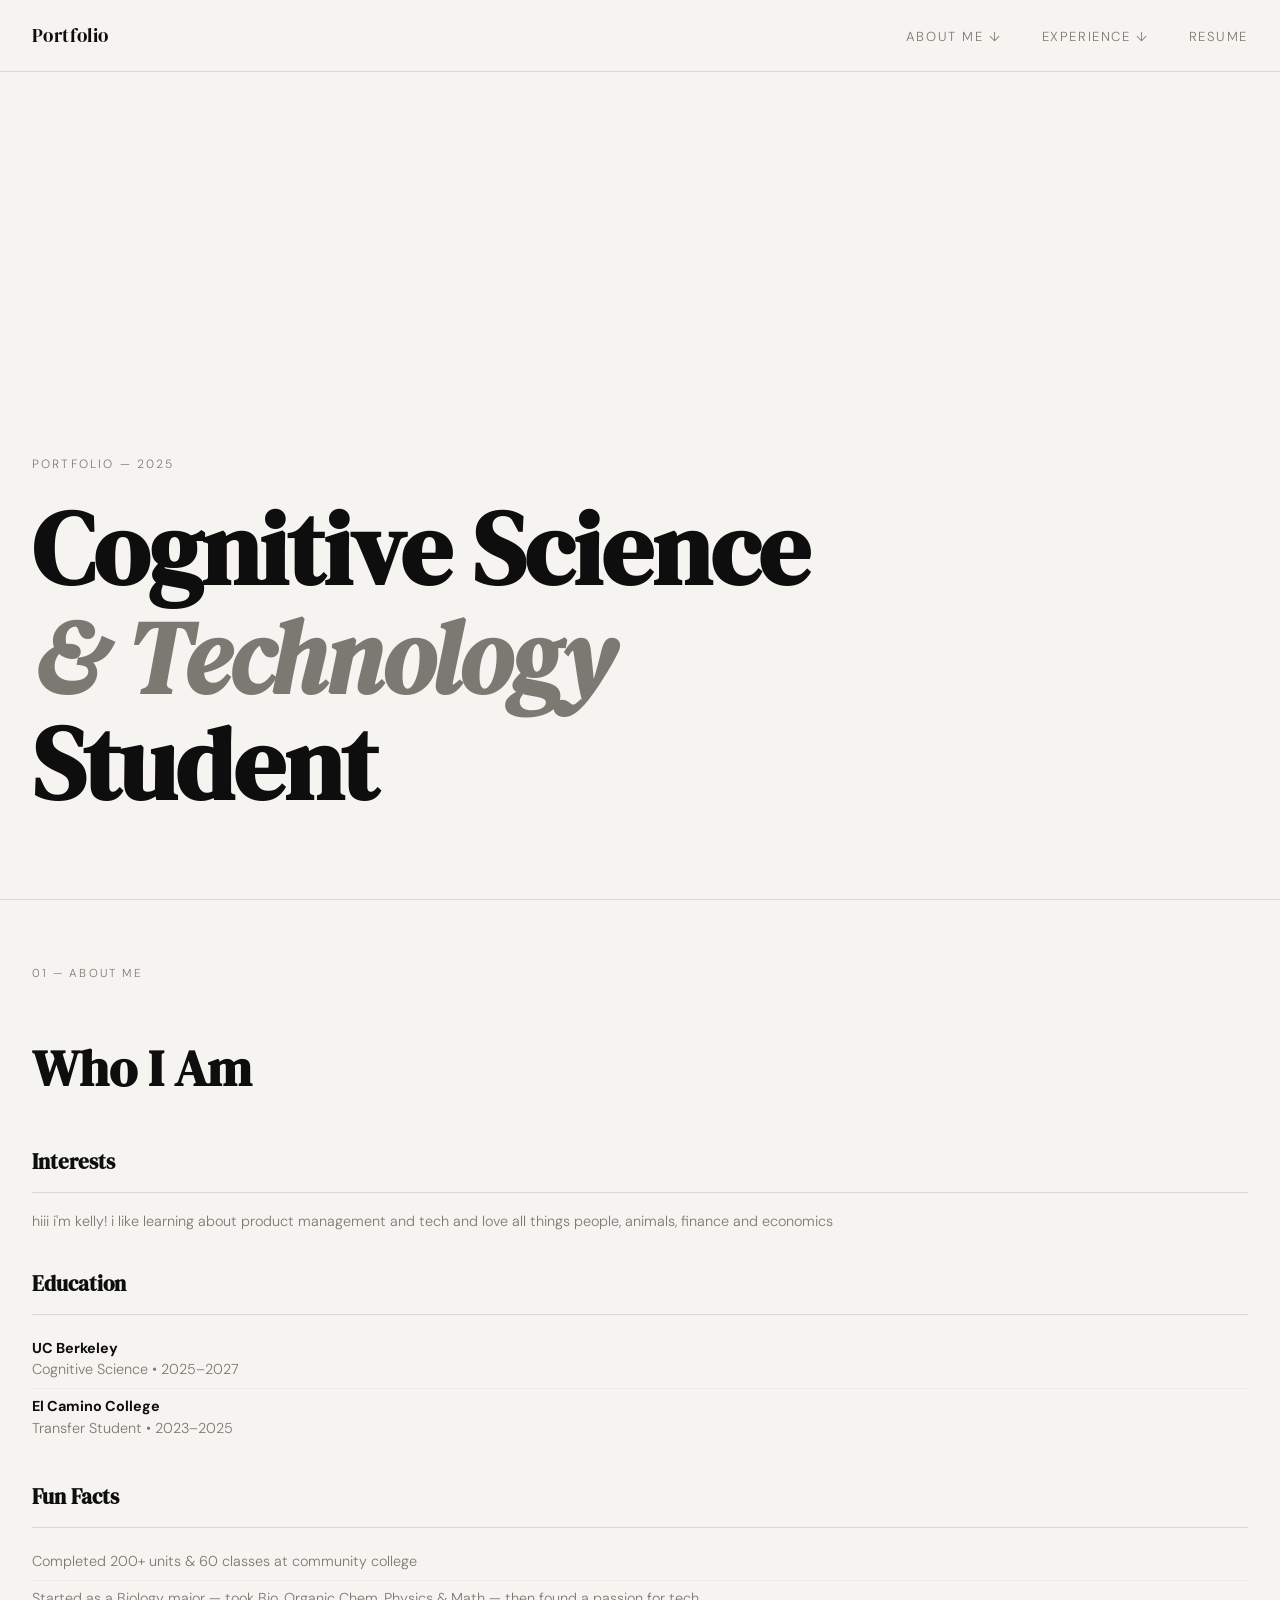
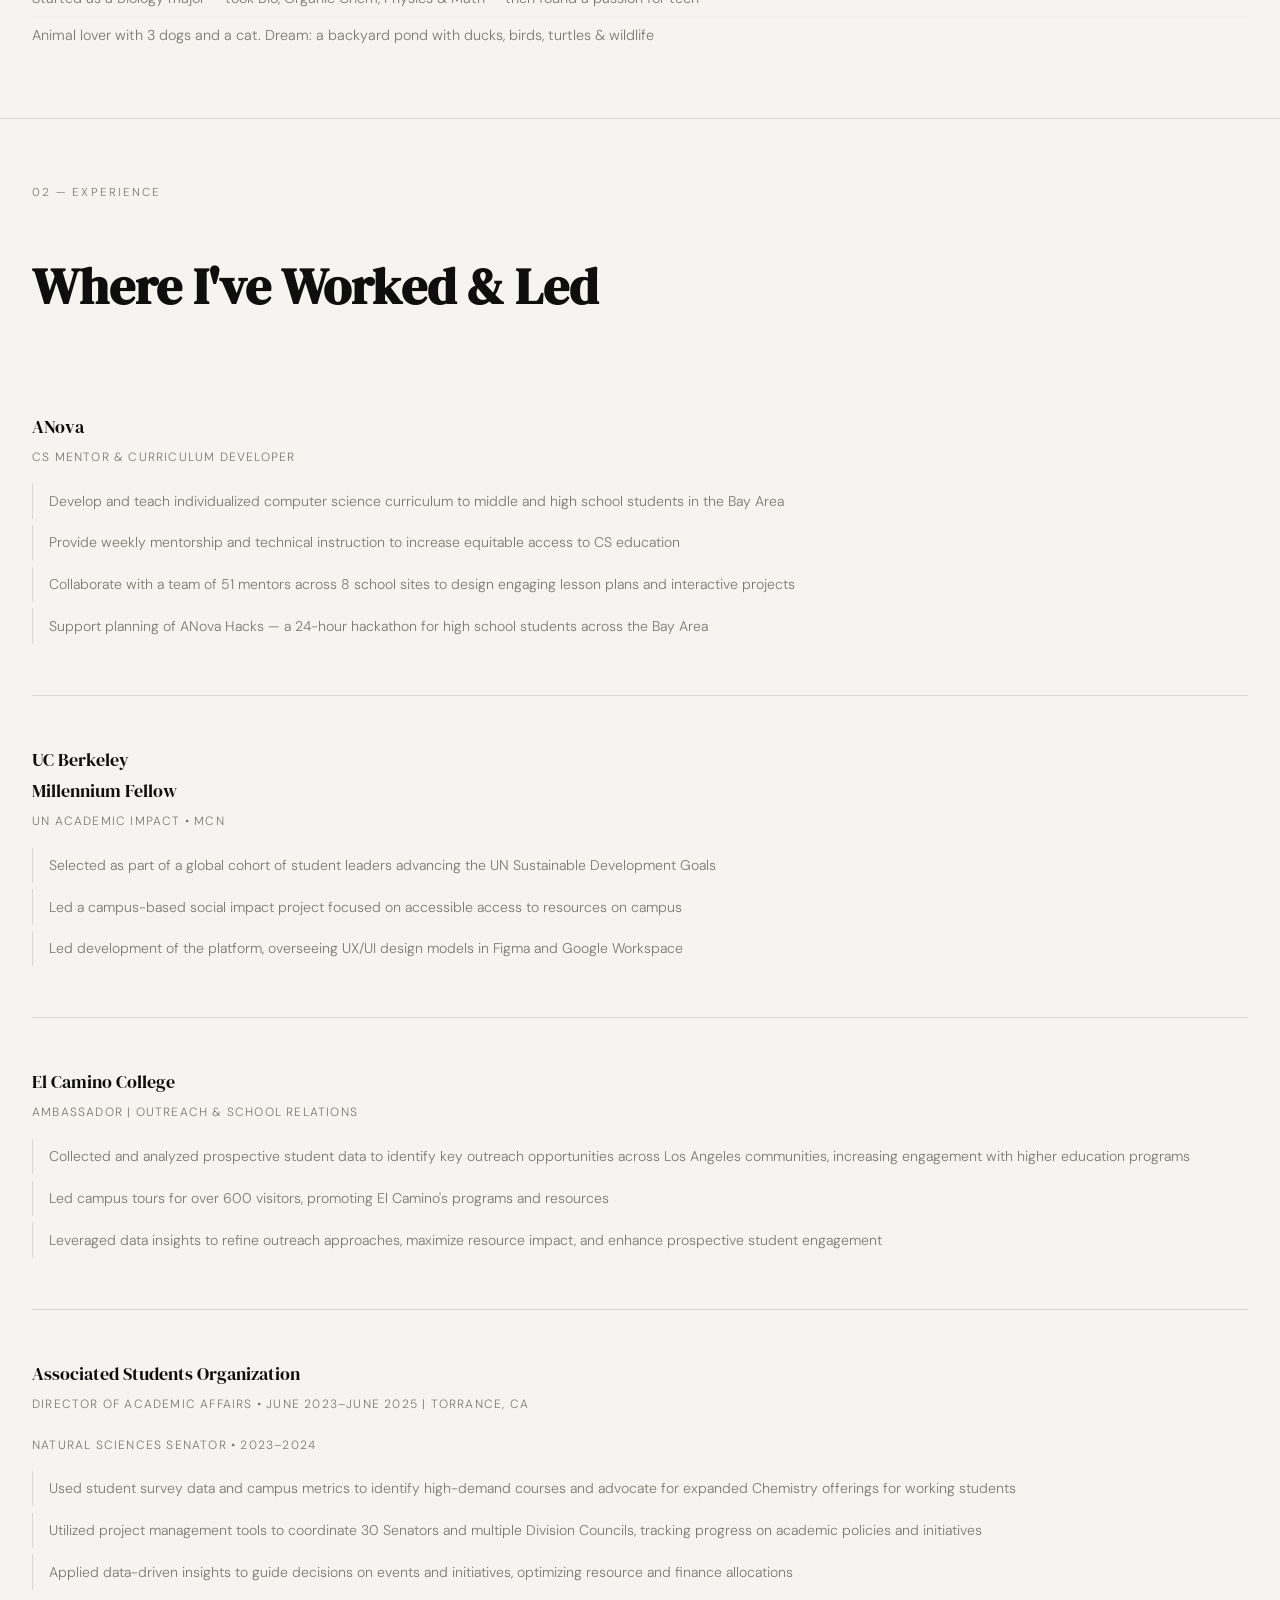
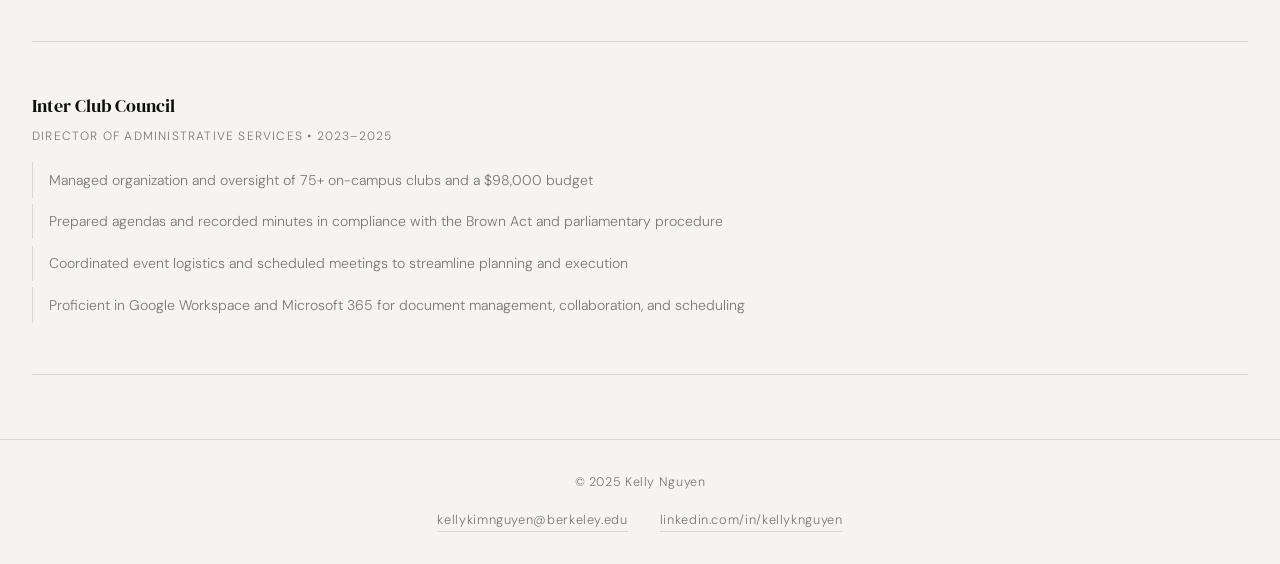
==== index (1).html @ 3de9c595 "Add files via upload" ====
<!DOCTYPE html>
<html lang="en">
<head>
  <meta charset="UTF-8" />
  <meta name="viewport" content="width=device-width, initial-scale=1.0"/>
  <title>Portfolio</title>
  <link href="https://fonts.googleapis.com/css2?family=DM+Serif+Display:ital@0;1&family=DM+Sans:wght@300;400;500&display=swap" rel="stylesheet"/>
  <style>
    *, *::before, *::after { box-sizing: border-box; margin: 0; padding: 0; }

    :root {
      --black: #0e0e0e;
      --white: #f5f4f0;
      --mid: #7a7a72;
      --accent: #1a1a1a;
      --border: #d8d7d2;
      --serif: 'DM Serif Display', serif;
      --sans: 'DM Sans', sans-serif;
    }

    html { scroll-behavior: smooth; }

    body {
      background: var(--white);
      color: var(--black);
      font-family: var(--sans);
      font-weight: 300;
      line-height: 1.7;
      overflow-x: hidden;
    }

    /* NAV */
    nav {
      position: fixed;
      top: 0; left: 0; right: 0;
      z-index: 100;
      display: flex;
      align-items: center;
      justify-content: space-between;
      padding: 1.4rem 4rem;
      background: var(--white);
      border-bottom: 1px solid var(--border);
    }

    .nav-logo {
      font-family: var(--serif);
      font-size: 1.2rem;
      letter-spacing: 0.02em;
      color: var(--black);
      text-decoration: none;
    }

    .nav-links {
      display: flex;
      gap: 2.5rem;
      list-style: none;
    }

    .nav-links a {
      font-size: 0.82rem;
      letter-spacing: 0.12em;
      text-transform: uppercase;
      color: var(--mid);
      text-decoration: none;
      transition: color 0.2s;
    }

    .nav-links a:hover { color: var(--black); }

    /* DROPDOWN */
    .dropdown { position: relative; }

    .dropdown-menu {
      display: none;
      position: absolute;
      top: 100%;
      left: 50%;
      transform: translateX(-50%);
      background: var(--white);
      border: 1px solid var(--border);
      min-width: 180px;
      padding: 0.6rem 0;
      list-style: none;
      /* Bridge gap so mouse can travel from trigger to menu */
      padding-top: 1rem;
      margin-top: 0;
    }

    /* Invisible bridge so hover doesn't break between nav link and menu */
    .dropdown-menu::before {
      content: '';
      position: absolute;
      top: -12px;
      left: 0;
      right: 0;
      height: 12px;
    }

    .dropdown:hover .dropdown-menu,
    .dropdown-menu:hover { display: block; }

    .dropdown-menu li a {
      display: block;
      padding: 0.5rem 1.4rem;
      font-size: 0.78rem;
      letter-spacing: 0.08em;
      text-transform: uppercase;
      color: var(--mid);
      text-decoration: none;
      transition: color 0.2s, background 0.2s;
    }

    .dropdown-menu li a:hover {
      color: var(--black);
      background: #eeede9;
    }

    /* HERO */
    .hero {
      min-height: 100vh;
      display: flex;
      flex-direction: column;
      justify-content: flex-end;
      padding: 0 4rem 6rem;
      border-bottom: 1px solid var(--border);
      position: relative;
    }

    .hero-eyebrow {
      font-size: 0.75rem;
      letter-spacing: 0.18em;
      text-transform: uppercase;
      color: var(--mid);
      margin-bottom: 1.4rem;
    }

    .hero h1 {
      font-family: var(--serif);
      font-size: clamp(3.5rem, 8vw, 7rem);
      line-height: 1.05;
      letter-spacing: -0.01em;
      max-width: 800px;
    }

    .hero h1 em {
      font-style: italic;
      color: var(--mid);
    }

    .hero-sub {
      margin-top: 2rem;
      font-size: 0.9rem;
      color: var(--mid);
      max-width: 400px;
      letter-spacing: 0.02em;
    }

    .hero-scroll {
      position: absolute;
      bottom: 2.5rem;
      right: 4rem;
      font-size: 0.72rem;
      letter-spacing: 0.15em;
      text-transform: uppercase;
      color: var(--mid);
      writing-mode: vertical-rl;
    }

    /* SECTIONS */
    section {
      padding: 6rem 4rem;
      border-bottom: 1px solid var(--border);
    }

    .section-label {
      font-size: 0.72rem;
      letter-spacing: 0.18em;
      text-transform: uppercase;
      color: var(--mid);
      margin-bottom: 3.5rem;
    }

    .section-title {
      font-family: var(--serif);
      font-size: clamp(2rem, 4vw, 3.2rem);
      line-height: 1.1;
      margin-bottom: 3rem;
    }

    /* ABOUT GRID */
    .about-grid {
      display: grid;
      grid-template-columns: 1fr 1fr 1fr;
      gap: 3rem;
      margin-top: 2rem;
    }

    .about-card h3 {
      font-family: var(--serif);
      font-size: 1.3rem;
      margin-bottom: 1rem;
      padding-bottom: 0.8rem;
      border-bottom: 1px solid var(--border);
    }

    .about-card ul {
      list-style: none;
      padding: 0;
    }

    .about-card ul li {
      font-size: 0.9rem;
      color: var(--mid);
      padding: 0.45rem 0;
      border-bottom: 1px solid #eeede9;
      line-height: 1.5;
    }

    .about-card ul li:last-child { border-bottom: none; }

    .about-card p {
      font-size: 0.9rem;
      color: var(--mid);
      line-height: 1.7;
    }

    /* EXPERIENCE */
    .exp-list { display: flex; flex-direction: column; gap: 0; }

    .exp-item {
      display: grid;
      grid-template-columns: 260px 1fr;
      gap: 3rem;
      padding: 2.8rem 0;
      border-bottom: 1px solid var(--border);
      opacity: 0;
      transform: translateY(20px);
      transition: opacity 0.6s ease, transform 0.6s ease;
    }

    .exp-item.visible {
      opacity: 1;
      transform: translateY(0);
    }

    .exp-left { padding-top: 0.2rem; }

    .exp-org {
      font-family: var(--serif);
      font-size: 1.15rem;
      margin-bottom: 0.3rem;
    }

    .exp-role {
      font-size: 0.75rem;
      letter-spacing: 0.1em;
      text-transform: uppercase;
      color: var(--mid);
    }

    .exp-right ul {
      list-style: none;
      padding: 0;
    }

    .exp-right ul li {
      font-size: 0.88rem;
      color: var(--mid);
      padding: 0.4rem 0 0.4rem 1rem;
      border-left: 1px solid var(--border);
      margin-bottom: 0.4rem;
      line-height: 1.6;
    }

    /* FOOTER */
    footer {
      padding: 3rem 4rem;
      display: flex;
      justify-content: space-between;
      align-items: center;
    }

    footer p {
      font-size: 0.78rem;
      color: var(--mid);
      letter-spacing: 0.05em;
    }

    /* FADE IN */
    .fade-in {
      opacity: 0;
      transform: translateY(24px);
      transition: opacity 0.7s ease, transform 0.7s ease;
    }

    .fade-in.visible {
      opacity: 1;
      transform: translateY(0);
    }

    /* RESUME */
    .resume-block {
      margin-bottom: 3rem;
    }

    .resume-heading {
      font-family: var(--serif);
      font-size: 1.4rem;
      margin-bottom: 1.5rem;
      padding-bottom: 0.6rem;
      border-bottom: 1px solid var(--border);
    }

    .resume-row {
      display: flex;
      justify-content: space-between;
      align-items: flex-start;
      gap: 2rem;
      padding: 1.2rem 0;
      border-bottom: 1px solid #eeede9;
    }

    .resume-row:last-child { border-bottom: none; }

    .resume-row-left { flex: 1; }

    .resume-org {
      font-size: 0.92rem;
      font-weight: 500;
      color: var(--black);
      margin-bottom: 0.2rem;
    }

    .resume-sub {
      font-size: 0.83rem;
      color: var(--mid);
      line-height: 1.6;
    }

    .resume-date {
      font-size: 0.75rem;
      letter-spacing: 0.08em;
      color: var(--mid);
      white-space: nowrap;
      padding-top: 0.15rem;
    }

    .resume-list {
      list-style: none;
      padding: 0;
      margin-top: 0.6rem;
    }

    .resume-list li {
      font-size: 0.83rem;
      color: var(--mid);
      padding: 0.3rem 0 0.3rem 1rem;
      border-left: 1px solid var(--border);
      margin-bottom: 0.3rem;
      line-height: 1.6;
    }

    @media (max-width: 900px) {
      .resume-row { flex-direction: column; gap: 0.3rem; }
      .resume-date { padding-top: 0; }
    }


      nav { padding: 1.2rem 2rem; }
      .hero { padding: 0 2rem 5rem; }
      section { padding: 4rem 2rem; }
      .about-grid { grid-template-columns: 1fr; gap: 2rem; }
      .exp-item { grid-template-columns: 1fr; gap: 1rem; }
      footer { flex-direction: column; gap: 1rem; text-align: center; padding: 2rem; }
    }
  </style>
</head>
<body>

  <!-- NAV -->
  <nav>
    <a class="nav-logo" href="#">Portfolio</a>
    <ul class="nav-links">
      <li class="dropdown">
        <a href="#about">About Me ↓</a>
        <ul class="dropdown-menu">
          <li><a href="#education">Education</a></li>
          <li><a href="#funfacts">Fun Facts</a></li>
          <li><a href="#interests">Interests</a></li>
        </ul>
      </li>
      <li class="dropdown">
        <a href="#experience">Experience ↓</a>
        <ul class="dropdown-menu">
          <li><a href="#anova">ANova</a></li>
          <li><a href="#fellow">Fellow MN</a></li>
          <li><a href="#aso">ASO Events</a></li>
          <li><a href="#icc">ICC Finance</a></li>
        </ul>
      </li>
      <li><a href="Nguyen_Kelly.pdf" target="_blank">Resume</a></li>
    </ul>
  </nav>

  <!-- HERO -->
  <section class="hero" id="home">
    <p class="hero-eyebrow">Portfolio &mdash; 2025</p>
    <h1>Cognitive Science<br><em>&amp; Technology</em><br>Student</h1>
    </section>

  <!-- ABOUT -->
  <section id="about">
    <p class="section-label">01 &mdash; About Me</p>
    <h2 class="section-title fade-in">Who I Am</h2>

    <div class="about-grid">

      <!-- Interests -->
      <div class="about-card fade-in" id="interests">
        <h3>Interests</h3>
        <p>hiii i'm kelly! i like learning about product management and tech and love all things people, animals, finance and economics</p>
      </div>

      <!-- Education -->
      <div class="about-card fade-in" id="education">
        <h3>Education</h3>
        <ul>
          <li><strong style="color:var(--black)">UC Berkeley</strong><br>Cognitive Science &bull; 2025–2027</li>
          <li><strong style="color:var(--black)">El Camino College</strong><br>Transfer Student &bull; 2023–2025</li>
        </ul>
      </div>

      <!-- Fun Facts -->
      <div class="about-card fade-in" id="funfacts">
        <h3>Fun Facts</h3>
        <ul>
          <li>Completed 200+ units &amp; 60 classes at community college</li>
          <li>Started as a Biology major — took Bio, Organic Chem, Physics &amp; Math — then found a passion for tech</li>
          <li>Animal lover with 3 dogs and a cat. Dream: a backyard pond with ducks, birds, turtles &amp; wildlife</li>
        </ul>
      </div>

    </div>
  </section>

  <!-- EXPERIENCE -->
  <section id="experience">
    <p class="section-label">02 &mdash; Experience</p>
    <h2 class="section-title fade-in">Where I've Worked &amp; Led</h2>

    <div class="exp-list">

      <!-- ANova -->
      <div class="exp-item" id="anova">
        <div class="exp-left">
          <p class="exp-org">ANova</p>
          <p class="exp-role">CS Mentor &amp; Curriculum Developer</p>
        </div>
        <div class="exp-right">
          <ul>
            <li>Develop and teach individualized computer science curriculum to middle and high school students in the Bay Area</li>
            <li>Provide weekly mentorship and technical instruction to increase equitable access to CS education</li>
            <li>Collaborate with a team of 51 mentors across 8 school sites to design engaging lesson plans and interactive projects</li>
            <li>Support planning of ANova Hacks — a 24-hour hackathon for high school students across the Bay Area</li>
          </ul>
        </div>
      </div>

      <!-- Millennium Fellow -->
      <div class="exp-item" id="fellow">
        <div class="exp-left">
          <p class="exp-org">UC Berkeley<br>Millennium Fellow</p>
          <p class="exp-role">UN Academic Impact &bull; MCN</p>
        </div>
        <div class="exp-right">
          <ul>
            <li>Selected as part of a global cohort of student leaders advancing the UN Sustainable Development Goals</li>
            <li>Led a campus-based social impact project focused on accessible access to resources on campus</li>
            <li>Led development of the platform, overseeing UX/UI design models in Figma and Google Workspace</li>
          </ul>
        </div>
      </div>

      <!-- El Camino Ambassador -->
      <div class="exp-item" id="aso">
        <div class="exp-left">
          <p class="exp-org">El Camino College</p>
          <p class="exp-role">Ambassador | Outreach &amp; School Relations</p>
        </div>
        <div class="exp-right">
          <ul>
            <li>Collected and analyzed prospective student data to identify key outreach opportunities across Los Angeles communities, increasing engagement with higher education programs</li>
            <li>Led campus tours for over 600 visitors, promoting El Camino's programs and resources</li>
            <li>Leveraged data insights to refine outreach approaches, maximize resource impact, and enhance prospective student engagement</li>
          </ul>
        </div>
      </div>

      <!-- ASO -->
      <div class="exp-item">
        <div class="exp-left">
          <p class="exp-org">Associated Students Organization</p>
          <p class="exp-role">Director of Academic Affairs &bull; June 2023–June 2025 | Torrance, CA<br><br>Natural Sciences Senator &bull; 2023–2024</p>
        </div>
        <div class="exp-right">
          <ul>
            <li>Used student survey data and campus metrics to identify high-demand courses and advocate for expanded Chemistry offerings for working students</li>
            <li>Utilized project management tools to coordinate 30 Senators and multiple Division Councils, tracking progress on academic policies and initiatives</li>
            <li>Applied data-driven insights to guide decisions on events and initiatives, optimizing resource and finance allocations</li>
          </ul>
        </div>
      </div>

      <!-- ICC Finance -->
      <div class="exp-item" id="icc">
        <div class="exp-left">
          <p class="exp-org">Inter Club Council</p>
          <p class="exp-role">Director of Administrative Services &bull; 2023–2025</p>
        </div>
        <div class="exp-right">
          <ul>
            <li>Managed organization and oversight of 75+ on-campus clubs and a $98,000 budget</li>
            <li>Prepared agendas and recorded minutes in compliance with the Brown Act and parliamentary procedure</li>
            <li>Coordinated event logistics and scheduled meetings to streamline planning and execution</li>
            <li>Proficient in Google Workspace and Microsoft 365 for document management, collaboration, and scheduling</li>
          </ul>
        </div>
      </div>

    </div>
  </section>

  <!-- FOOTER -->
  <footer>
    <p>&copy; 2025 Kelly Nguyen</p>
    <div style="display:flex; gap:2rem; align-items:center;">
      <a href="mailto:kellykimnguyen@berkeley.edu" style="font-size:0.8rem; color:var(--mid); text-decoration:none; letter-spacing:0.05em; border-bottom: 1px solid var(--border);">kellykimnguyen@berkeley.edu</a>
      <a href="https://www.linkedin.com/in/kellyknguyen" target="_blank" style="font-size:0.8rem; color:var(--mid); text-decoration:none; letter-spacing:0.05em; border-bottom: 1px solid var(--border);">linkedin.com/in/kellyknguyen</a>
    </div>
  </footer>

  <script>
    // Intersection observer for fade-ins
    const observer = new IntersectionObserver((entries) => {
      entries.forEach(e => {
        if (e.isIntersecting) {
          e.target.classList.add('visible');
        }
      });
    }, { threshold: 0.12 });

    document.querySelectorAll('.fade-in, .exp-item').forEach(el => observer.observe(el));
  </script>
</body>
</html>
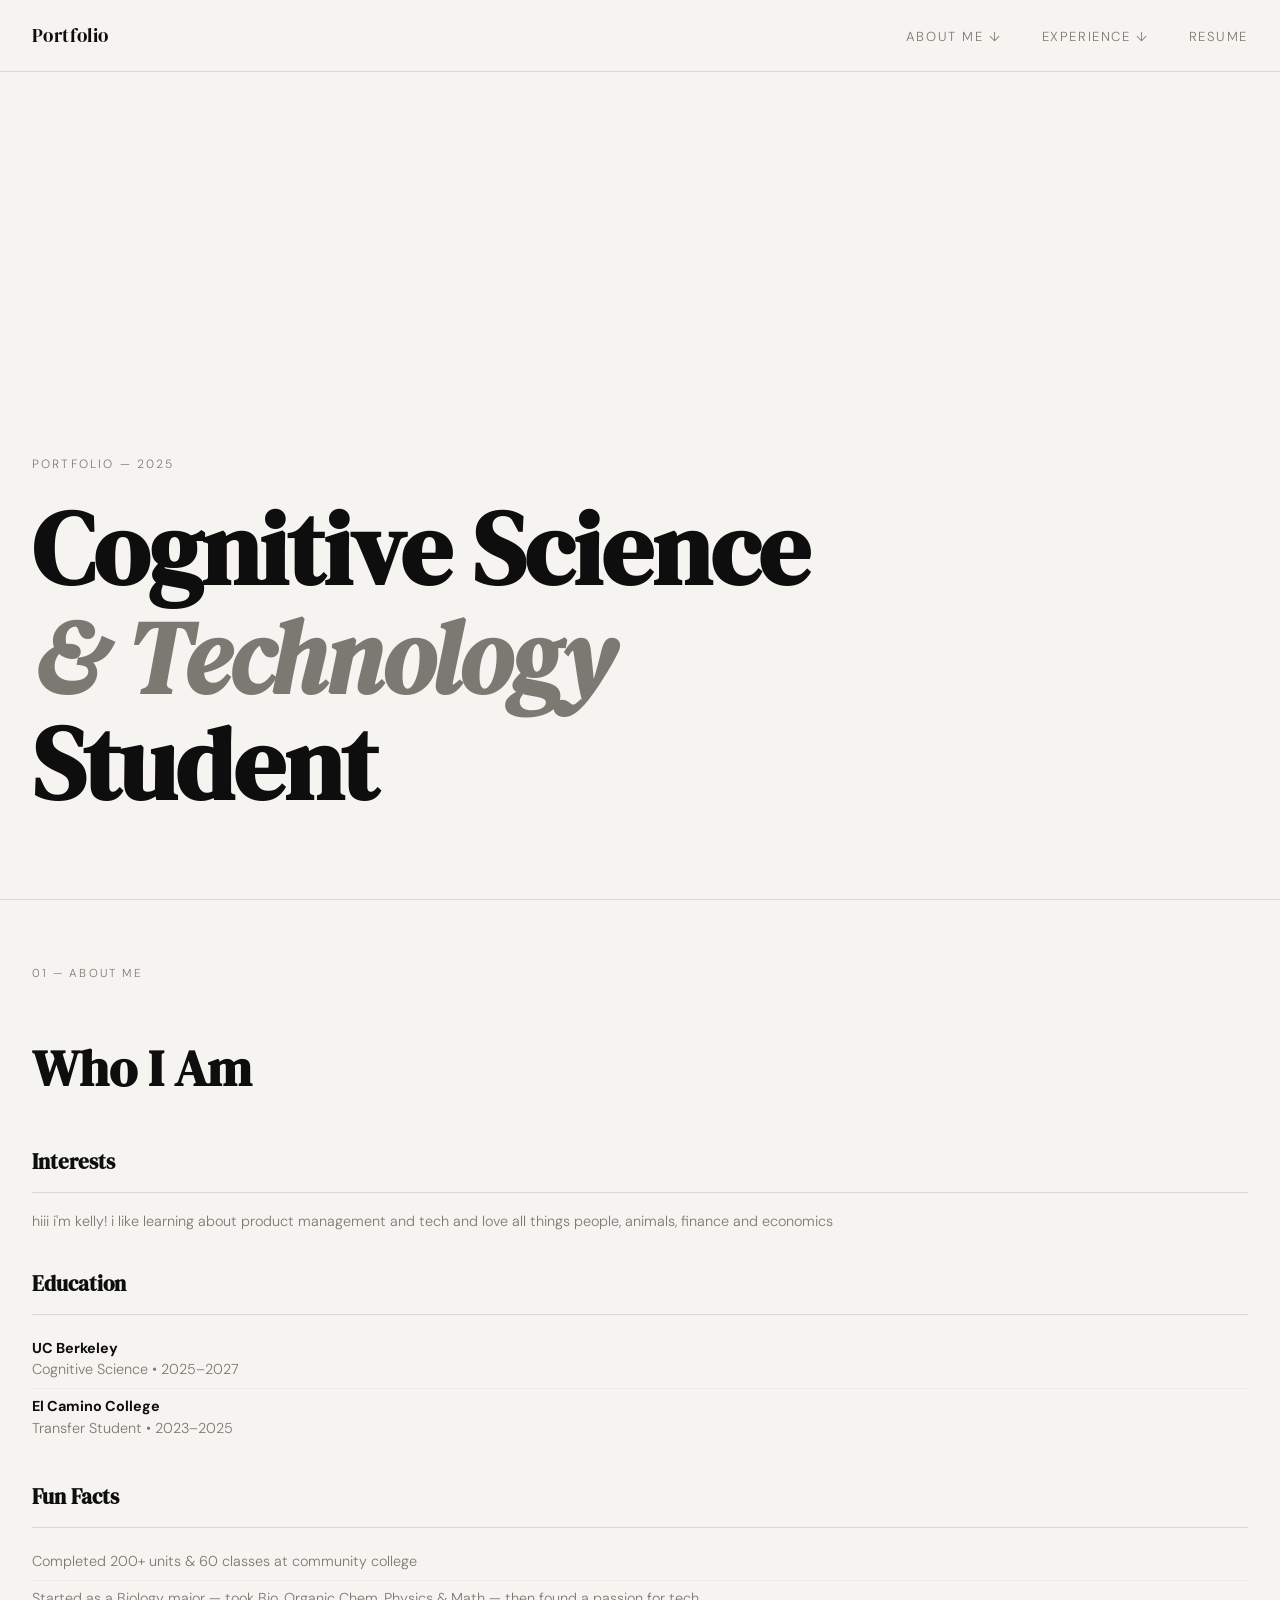
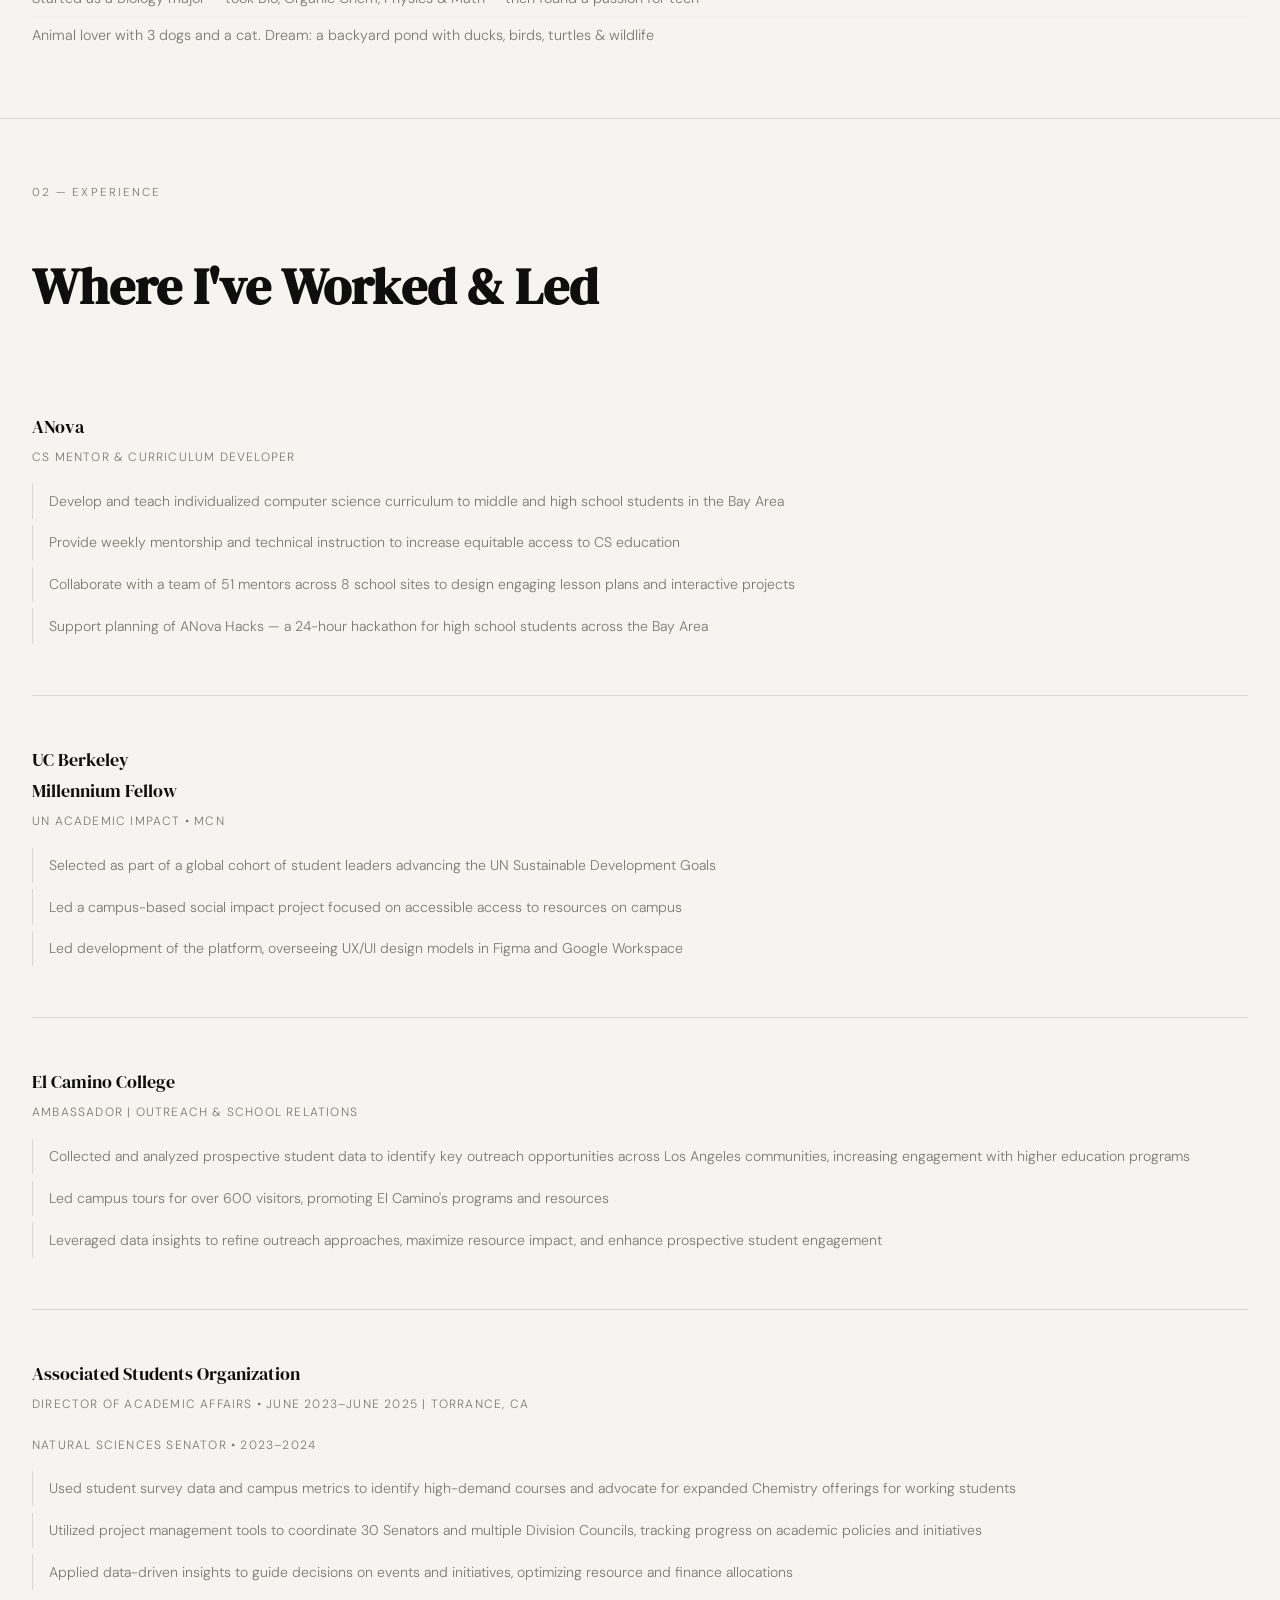
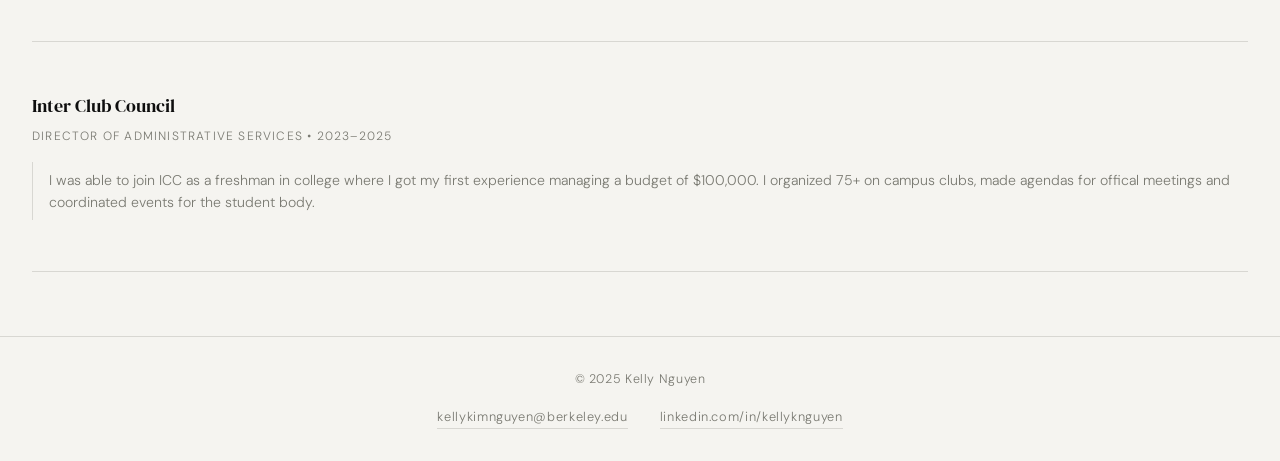
==== commit 40a34578: "Update index (1).html" ====
--- a/index (1).html
+++ b/index (1).html
@@ -519,10 +519,7 @@
         </div>
         <div class="exp-right">
           <ul>
-            <li>Managed organization and oversight of 75+ on-campus clubs and a $98,000 budget</li>
-            <li>Prepared agendas and recorded minutes in compliance with the Brown Act and parliamentary procedure</li>
-            <li>Coordinated event logistics and scheduled meetings to streamline planning and execution</li>
-            <li>Proficient in Google Workspace and Microsoft 365 for document management, collaboration, and scheduling</li>
+            <li> I was able to join ICC as a freshman in college where I got my first experience managing a budget of $100,000. I organized 75+ on campus clubs, made agendas for offical meetings and coordinated events for the student body.</li>
           </ul>
         </div>
       </div>
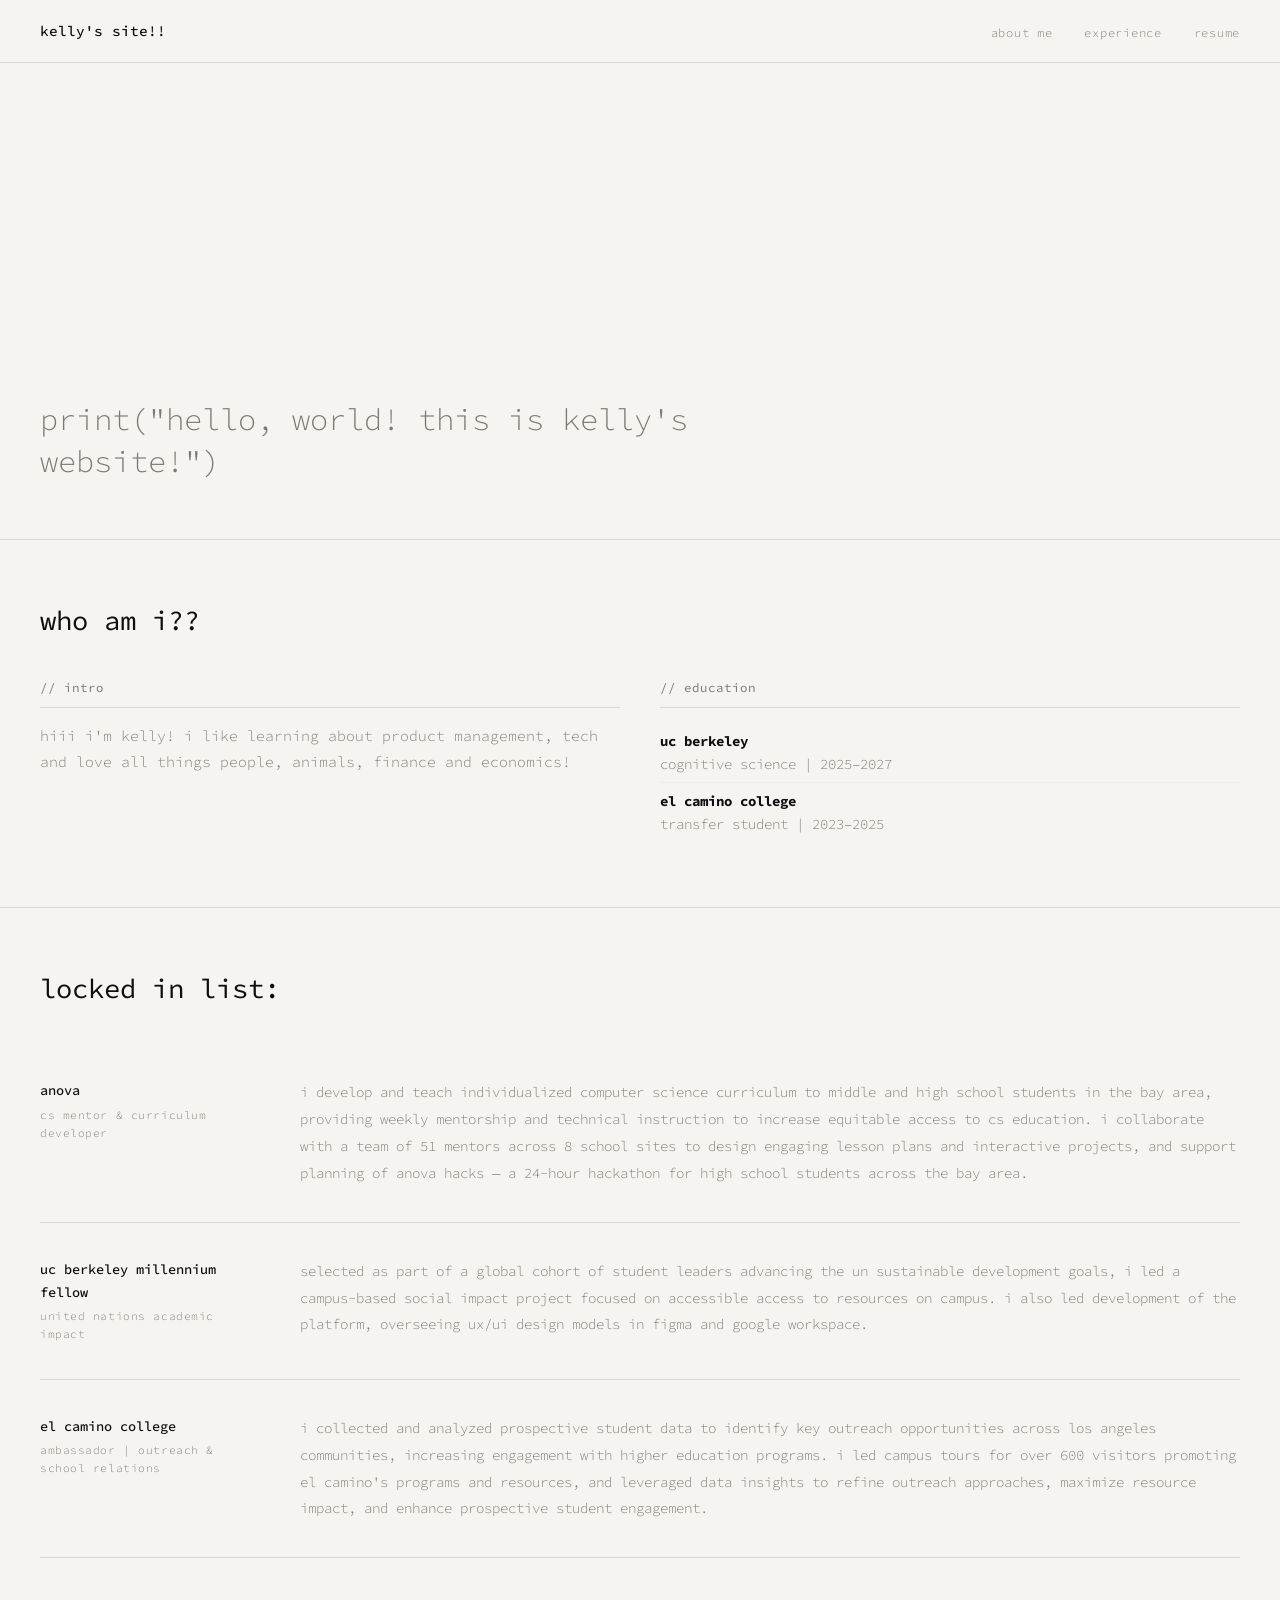
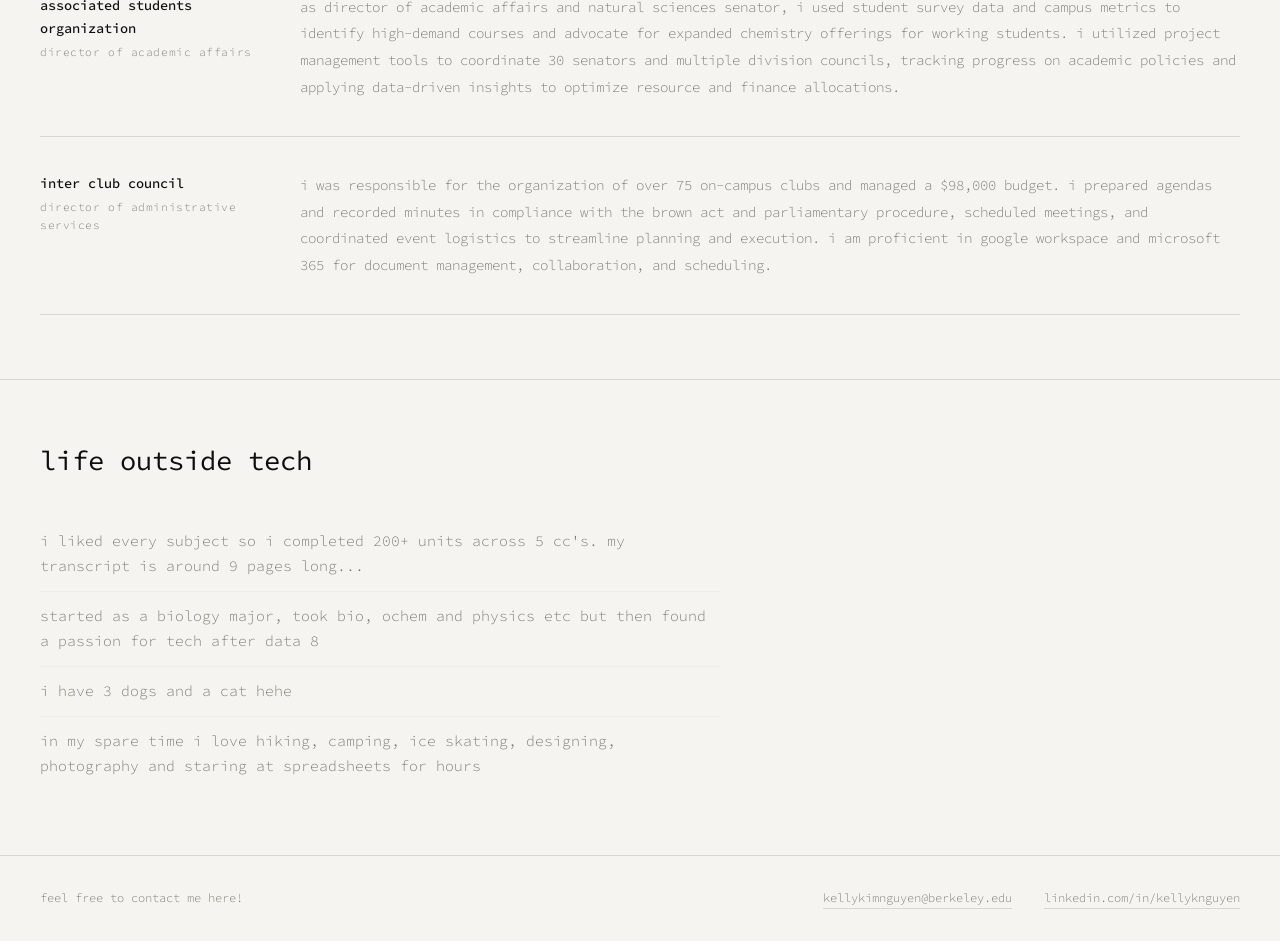
==== commit 342039df: "Add files via upload" ====
--- a/index (1).html
+++ b/index (1).html
@@ -3,27 +3,22 @@
 <head>
   <meta charset="UTF-8" />
   <meta name="viewport" content="width=device-width, initial-scale=1.0"/>
-  <title>Portfolio</title>
-  <link href="https://fonts.googleapis.com/css2?family=DM+Serif+Display:ital@0;1&family=DM+Sans:wght@300;400;500&display=swap" rel="stylesheet"/>
+  <title>kelly's site!!</title>
+  <link href="https://fonts.googleapis.com/css2?family=Source+Code+Pro:wght@300;400;500&display=swap" rel="stylesheet"/>
   <style>
     *, *::before, *::after { box-sizing: border-box; margin: 0; padding: 0; }
-
     :root {
       --black: #0e0e0e;
       --white: #f5f4f0;
       --mid: #7a7a72;
-      --accent: #1a1a1a;
       --border: #d8d7d2;
-      --serif: 'DM Serif Display', serif;
-      --sans: 'DM Sans', sans-serif;
-    }
-
+      --mono: 'Source Code Pro', monospace;
+    }
     html { scroll-behavior: smooth; }
-
     body {
       background: var(--white);
       color: var(--black);
-      font-family: var(--sans);
+      font-family: var(--mono);
       font-weight: 300;
       line-height: 1.7;
       overflow-x: hidden;
@@ -37,39 +32,33 @@
       display: flex;
       align-items: center;
       justify-content: space-between;
-      padding: 1.4rem 4rem;
+      padding: 1.1rem 2.5rem;
       background: var(--white);
       border-bottom: 1px solid var(--border);
     }
-
     .nav-logo {
-      font-family: var(--serif);
-      font-size: 1.2rem;
-      letter-spacing: 0.02em;
+      font-weight: 500;
+      font-size: 0.9rem;
       color: var(--black);
       text-decoration: none;
     }
-
     .nav-links {
       display: flex;
-      gap: 2.5rem;
+      gap: 2rem;
       list-style: none;
-    }
-
-    .nav-links a {
-      font-size: 0.82rem;
-      letter-spacing: 0.12em;
-      text-transform: uppercase;
+      align-items: center;
+    }
+    .nav-links > li > a {
+      font-size: 0.75rem;
+      letter-spacing: 0.06em;
       color: var(--mid);
       text-decoration: none;
       transition: color 0.2s;
     }
-
-    .nav-links a:hover { color: var(--black); }
-
-    /* DROPDOWN */
+    .nav-links > li > a:hover { color: var(--black); }
+
+    /* DESKTOP DROPDOWN */
     .dropdown { position: relative; }
-
     .dropdown-menu {
       display: none;
       position: absolute;
@@ -78,475 +67,379 @@
       transform: translateX(-50%);
       background: var(--white);
       border: 1px solid var(--border);
-      min-width: 180px;
-      padding: 0.6rem 0;
+      min-width: 210px;
       list-style: none;
-      /* Bridge gap so mouse can travel from trigger to menu */
-      padding-top: 1rem;
-      margin-top: 0;
-    }
-
-    /* Invisible bridge so hover doesn't break between nav link and menu */
+      padding: 0.4rem 0;
+    }
     .dropdown-menu::before {
       content: '';
       position: absolute;
-      top: -12px;
-      left: 0;
-      right: 0;
+      top: -12px; left: 0; right: 0;
       height: 12px;
     }
-
     .dropdown:hover .dropdown-menu,
     .dropdown-menu:hover { display: block; }
-
     .dropdown-menu li a {
       display: block;
-      padding: 0.5rem 1.4rem;
-      font-size: 0.78rem;
-      letter-spacing: 0.08em;
-      text-transform: uppercase;
+      padding: 0.4rem 1.1rem;
+      font-size: 0.7rem;
+      letter-spacing: 0.05em;
       color: var(--mid);
       text-decoration: none;
       transition: color 0.2s, background 0.2s;
     }
-
-    .dropdown-menu li a:hover {
-      color: var(--black);
-      background: #eeede9;
-    }
-
-    /* HERO */
+    .dropdown-menu li a:hover { color: var(--black); background: #eeede9; }
+
+    /* HAMBURGER */
+    .hamburger {
+      display: none;
+      flex-direction: column;
+      gap: 5px;
+      cursor: pointer;
+      background: none;
+      border: none;
+      padding: 4px;
+      z-index: 101;
+    }
+    .hamburger span {
+      display: block;
+      width: 22px;
+      height: 1px;
+      background: var(--black);
+      transition: all 0.3s;
+    }
+
+    /* MOBILE MENU */
+    .mobile-menu {
+      display: none;
+      position: fixed;
+      top: 0; left: 0; right: 0; bottom: 0;
+      background: var(--white);
+      z-index: 99;
+      flex-direction: column;
+      justify-content: center;
+      align-items: center;
+      gap: 1.6rem;
+      padding: 2rem;
+    }
+    .mobile-menu.open { display: flex; }
+    .mobile-menu a {
+      color: var(--mid);
+      text-decoration: none;
+      font-size: 0.88rem;
+      letter-spacing: 0.08em;
+      transition: color 0.2s;
+      padding: 0.2rem 0;
+    }
+    .mobile-menu a:hover { color: var(--black); }
+    .mobile-divider {
+      width: 30px;
+      height: 1px;
+      background: var(--border);
+    }
+    .mobile-close {
+      position: absolute;
+      top: 1.2rem; right: 1.5rem;
+      background: none;
+      border: none;
+      font-size: 1.2rem;
+      cursor: pointer;
+      color: var(--mid);
+      font-family: var(--mono);
+      z-index: 102;
+    }
+
+    /* HERO — reduced height */
     .hero {
-      min-height: 100vh;
+      min-height: 60vh;
       display: flex;
       flex-direction: column;
       justify-content: flex-end;
-      padding: 0 4rem 6rem;
-      border-bottom: 1px solid var(--border);
-      position: relative;
-    }
-
-    .hero-eyebrow {
-      font-size: 0.75rem;
-      letter-spacing: 0.18em;
-      text-transform: uppercase;
-      color: var(--mid);
-      margin-bottom: 1.4rem;
-    }
-
+      padding: 5rem 2.5rem 3.5rem;
+      border-bottom: 1px solid var(--border);
+    }
     .hero h1 {
-      font-family: var(--serif);
-      font-size: clamp(3.5rem, 8vw, 7rem);
-      line-height: 1.05;
-      letter-spacing: -0.01em;
-      max-width: 800px;
-    }
-
-    .hero h1 em {
-      font-style: italic;
-      color: var(--mid);
-    }
-
-    .hero-sub {
-      margin-top: 2rem;
-      font-size: 0.9rem;
-      color: var(--mid);
-      max-width: 400px;
-      letter-spacing: 0.02em;
-    }
-
-    .hero-scroll {
-      position: absolute;
-      bottom: 2.5rem;
-      right: 4rem;
-      font-size: 0.72rem;
-      letter-spacing: 0.15em;
-      text-transform: uppercase;
-      color: var(--mid);
-      writing-mode: vertical-rl;
+      font-weight: 300;
+      font-size: clamp(1rem, 2.5vw, 1.9rem);
+      line-height: 1.4;
+      color: var(--mid);
+      max-width: 680px;
     }
 
     /* SECTIONS */
     section {
-      padding: 6rem 4rem;
-      border-bottom: 1px solid var(--border);
-    }
-
-    .section-label {
-      font-size: 0.72rem;
-      letter-spacing: 0.18em;
-      text-transform: uppercase;
-      color: var(--mid);
-      margin-bottom: 3.5rem;
-    }
-
+      padding: 4rem 2.5rem;
+      border-bottom: 1px solid var(--border);
+    }
     .section-title {
-      font-family: var(--serif);
-      font-size: clamp(2rem, 4vw, 3.2rem);
-      line-height: 1.1;
-      margin-bottom: 3rem;
+      font-weight: 400;
+      font-size: clamp(1.2rem, 2.5vw, 1.7rem);
+      line-height: 1.2;
+      margin-bottom: 2.5rem;
+      color: var(--black);
     }
 
     /* ABOUT GRID */
     .about-grid {
       display: grid;
-      grid-template-columns: 1fr 1fr 1fr;
-      gap: 3rem;
-      margin-top: 2rem;
-    }
-
+      grid-template-columns: 1fr 1fr;
+      gap: 2.5rem;
+    }
     .about-card h3 {
-      font-family: var(--serif);
-      font-size: 1.3rem;
-      margin-bottom: 1rem;
-      padding-bottom: 0.8rem;
-      border-bottom: 1px solid var(--border);
-    }
-
-    .about-card ul {
-      list-style: none;
-      padding: 0;
-    }
-
+      font-weight: 400;
+      font-size: 0.78rem;
+      letter-spacing: 0.08em;
+      margin-bottom: 0.9rem;
+      padding-bottom: 0.6rem;
+      border-bottom: 1px solid var(--border);
+      color: var(--mid);
+    }
+    .about-card ul { list-style: none; padding: 0; }
     .about-card ul li {
-      font-size: 0.9rem;
+      font-size: 0.88rem;
       color: var(--mid);
       padding: 0.45rem 0;
       border-bottom: 1px solid #eeede9;
-      line-height: 1.5;
-    }
-
+      line-height: 1.6;
+    }
     .about-card ul li:last-child { border-bottom: none; }
-
     .about-card p {
-      font-size: 0.9rem;
-      color: var(--mid);
-      line-height: 1.7;
+      font-size: 0.92rem;
+      color: var(--mid);
+      line-height: 1.8;
     }
 
     /* EXPERIENCE */
-    .exp-list { display: flex; flex-direction: column; gap: 0; }
-
+    .exp-list { display: flex; flex-direction: column; }
     .exp-item {
       display: grid;
-      grid-template-columns: 260px 1fr;
-      gap: 3rem;
-      padding: 2.8rem 0;
+      grid-template-columns: 220px 1fr;
+      gap: 2.5rem;
+      padding: 2.2rem 0;
       border-bottom: 1px solid var(--border);
       opacity: 0;
-      transform: translateY(20px);
+      transform: translateY(16px);
       transition: opacity 0.6s ease, transform 0.6s ease;
     }
-
-    .exp-item.visible {
-      opacity: 1;
-      transform: translateY(0);
-    }
-
-    .exp-left { padding-top: 0.2rem; }
-
+    .exp-item.visible { opacity: 1; transform: translateY(0); }
     .exp-org {
-      font-family: var(--serif);
-      font-size: 1.15rem;
-      margin-bottom: 0.3rem;
-    }
-
+      font-weight: 500;
+      font-size: 0.85rem;
+      margin-bottom: 0.25rem;
+      color: var(--black);
+    }
     .exp-role {
-      font-size: 0.75rem;
-      letter-spacing: 0.1em;
-      text-transform: uppercase;
-      color: var(--mid);
-    }
-
-    .exp-right ul {
-      list-style: none;
-      padding: 0;
-    }
-
-    .exp-right ul li {
+      font-size: 0.7rem;
+      letter-spacing: 0.05em;
+      color: var(--mid);
+      line-height: 1.6;
+    }
+    .exp-right p {
       font-size: 0.88rem;
       color: var(--mid);
-      padding: 0.4rem 0 0.4rem 1rem;
-      border-left: 1px solid var(--border);
-      margin-bottom: 0.4rem;
-      line-height: 1.6;
-    }
+      line-height: 1.9;
+    }
+
+    /* FUN FACTS */
+    .funfacts-list { list-style: none; padding: 0; max-width: 680px; }
+    .funfacts-list li {
+      font-size: 0.92rem;
+      color: var(--mid);
+      padding: 0.75rem 0;
+      border-bottom: 1px solid #eeede9;
+      line-height: 1.7;
+    }
+    .funfacts-list li:last-child { border-bottom: none; }
 
     /* FOOTER */
     footer {
-      padding: 3rem 4rem;
+      padding: 2rem 2.5rem;
       display: flex;
       justify-content: space-between;
       align-items: center;
-    }
-
-    footer p {
-      font-size: 0.78rem;
-      color: var(--mid);
-      letter-spacing: 0.05em;
-    }
+      flex-wrap: wrap;
+      gap: 1rem;
+    }
+    footer p { font-size: 0.75rem; color: var(--mid); }
+    footer a {
+      font-size: 0.75rem;
+      color: var(--mid);
+      text-decoration: none;
+      border-bottom: 1px solid var(--border);
+      transition: color 0.2s;
+    }
+    footer a:hover { color: var(--black); }
 
     /* FADE IN */
     .fade-in {
       opacity: 0;
-      transform: translateY(24px);
-      transition: opacity 0.7s ease, transform 0.7s ease;
-    }
-
-    .fade-in.visible {
-      opacity: 1;
-      transform: translateY(0);
-    }
-
-    /* RESUME */
-    .resume-block {
-      margin-bottom: 3rem;
-    }
-
-    .resume-heading {
-      font-family: var(--serif);
-      font-size: 1.4rem;
-      margin-bottom: 1.5rem;
-      padding-bottom: 0.6rem;
-      border-bottom: 1px solid var(--border);
-    }
-
-    .resume-row {
-      display: flex;
-      justify-content: space-between;
-      align-items: flex-start;
-      gap: 2rem;
-      padding: 1.2rem 0;
-      border-bottom: 1px solid #eeede9;
-    }
-
-    .resume-row:last-child { border-bottom: none; }
-
-    .resume-row-left { flex: 1; }
-
-    .resume-org {
-      font-size: 0.92rem;
-      font-weight: 500;
-      color: var(--black);
-      margin-bottom: 0.2rem;
-    }
-
-    .resume-sub {
-      font-size: 0.83rem;
-      color: var(--mid);
-      line-height: 1.6;
-    }
-
-    .resume-date {
-      font-size: 0.75rem;
-      letter-spacing: 0.08em;
-      color: var(--mid);
-      white-space: nowrap;
-      padding-top: 0.15rem;
-    }
-
-    .resume-list {
-      list-style: none;
-      padding: 0;
-      margin-top: 0.6rem;
-    }
-
-    .resume-list li {
-      font-size: 0.83rem;
-      color: var(--mid);
-      padding: 0.3rem 0 0.3rem 1rem;
-      border-left: 1px solid var(--border);
-      margin-bottom: 0.3rem;
-      line-height: 1.6;
-    }
-
-    @media (max-width: 900px) {
-      .resume-row { flex-direction: column; gap: 0.3rem; }
-      .resume-date { padding-top: 0; }
-    }
-
-
-      nav { padding: 1.2rem 2rem; }
-      .hero { padding: 0 2rem 5rem; }
-      section { padding: 4rem 2rem; }
-      .about-grid { grid-template-columns: 1fr; gap: 2rem; }
-      .exp-item { grid-template-columns: 1fr; gap: 1rem; }
-      footer { flex-direction: column; gap: 1rem; text-align: center; padding: 2rem; }
+      transform: translateY(16px);
+      transition: opacity 0.6s ease, transform 0.6s ease;
+    }
+    .fade-in.visible { opacity: 1; transform: translateY(0); }
+
+    /* MOBILE */
+    @media (max-width: 768px) {
+      nav { padding: 1rem 1.4rem; }
+      .nav-links { display: none; }
+      .hamburger { display: flex; }
+      .hero { min-height: 50vh; padding: 4.5rem 1.4rem 3rem; }
+      .hero h1 { font-size: clamp(0.88rem, 4vw, 1.2rem); }
+      section { padding: 3rem 1.4rem; }
+      .about-grid { grid-template-columns: 1fr; gap: 1.8rem; }
+      .exp-item { grid-template-columns: 1fr; gap: 0.6rem; padding: 1.8rem 0; }
+      footer { padding: 1.8rem 1.4rem; flex-direction: column; align-items: flex-start; }
     }
   </style>
 </head>
 <body>
 
-  <!-- NAV -->
   <nav>
-    <a class="nav-logo" href="#">Portfolio</a>
+    <a class="nav-logo" href="#">kelly's site!!</a>
     <ul class="nav-links">
       <li class="dropdown">
-        <a href="#about">About Me ↓</a>
+        <a href="#about">about me</a>
         <ul class="dropdown-menu">
-          <li><a href="#education">Education</a></li>
-          <li><a href="#funfacts">Fun Facts</a></li>
-          <li><a href="#interests">Interests</a></li>
+          <li><a href="#education">education</a></li>
+          <li><a href="#funfacts">life outside tech</a></li>
         </ul>
       </li>
       <li class="dropdown">
-        <a href="#experience">Experience ↓</a>
+        <a href="#experience">experience</a>
         <ul class="dropdown-menu">
-          <li><a href="#anova">ANova</a></li>
-          <li><a href="#fellow">Fellow MN</a></li>
-          <li><a href="#aso">ASO Events</a></li>
-          <li><a href="#icc">ICC Finance</a></li>
+          <li><a href="#anova">anova</a></li>
+          <li><a href="#fellow">united nations</a></li>
+          <li><a href="#aso">outreach &amp; school relations</a></li>
+          <li><a href="#asodir">associated students organization</a></li>
+          <li><a href="#icc">inter club council</a></li>
         </ul>
       </li>
-      <li><a href="Nguyen_Kelly.pdf" target="_blank">Resume</a></li>
+      <li><a href="Nguyen_Kelly.pdf" target="_blank">resume</a></li>
     </ul>
+    <button class="hamburger" id="hamburger" aria-label="open menu">
+      <span></span><span></span><span></span>
+    </button>
   </nav>
 
-  <!-- HERO -->
+  <!-- MOBILE MENU — flat list, no dropdowns -->
+  <div class="mobile-menu" id="mobileMenu">
+    <button class="mobile-close" id="mobileClose">x</button>
+    <a href="#about" id="m-about">about me</a>
+    <a href="#experience" id="m-exp">experience</a>
+    <a href="Nguyen_Kelly.pdf" target="_blank">resume</a>
+  </div>
+
   <section class="hero" id="home">
-    <p class="hero-eyebrow">Portfolio &mdash; 2025</p>
-    <h1>Cognitive Science<br><em>&amp; Technology</em><br>Student</h1>
-    </section>
-
-  <!-- ABOUT -->
+    <h1>print("hello, world! this is kelly's website!")</h1>
+  </section>
+
   <section id="about">
-    <p class="section-label">01 &mdash; About Me</p>
-    <h2 class="section-title fade-in">Who I Am</h2>
-
+    <h2 class="section-title fade-in">who am i??</h2>
     <div class="about-grid">
-
-      <!-- Interests -->
       <div class="about-card fade-in" id="interests">
-        <h3>Interests</h3>
-        <p>hiii i'm kelly! i like learning about product management and tech and love all things people, animals, finance and economics</p>
-      </div>
-
-      <!-- Education -->
+        <h3>// intro</h3>
+        <p>hiii i'm kelly! i like learning about product management, tech and love all things people, animals, finance and economics!</p>
+      </div>
       <div class="about-card fade-in" id="education">
-        <h3>Education</h3>
+        <h3>// education</h3>
         <ul>
-          <li><strong style="color:var(--black)">UC Berkeley</strong><br>Cognitive Science &bull; 2025–2027</li>
-          <li><strong style="color:var(--black)">El Camino College</strong><br>Transfer Student &bull; 2023–2025</li>
+          <li><strong style="color:var(--black)">uc berkeley</strong><br>cognitive science | 2025–2027</li>
+          <li><strong style="color:var(--black)">el camino college</strong><br>transfer student | 2023–2025</li>
         </ul>
       </div>
-
-      <!-- Fun Facts -->
-      <div class="about-card fade-in" id="funfacts">
-        <h3>Fun Facts</h3>
-        <ul>
-          <li>Completed 200+ units &amp; 60 classes at community college</li>
-          <li>Started as a Biology major — took Bio, Organic Chem, Physics &amp; Math — then found a passion for tech</li>
-          <li>Animal lover with 3 dogs and a cat. Dream: a backyard pond with ducks, birds, turtles &amp; wildlife</li>
-        </ul>
-      </div>
-
     </div>
   </section>
 
-  <!-- EXPERIENCE -->
   <section id="experience">
-    <p class="section-label">02 &mdash; Experience</p>
-    <h2 class="section-title fade-in">Where I've Worked &amp; Led</h2>
-
+    <h2 class="section-title fade-in">locked in list:</h2>
     <div class="exp-list">
 
-      <!-- ANova -->
       <div class="exp-item" id="anova">
         <div class="exp-left">
-          <p class="exp-org">ANova</p>
-          <p class="exp-role">CS Mentor &amp; Curriculum Developer</p>
+          <p class="exp-org">anova</p>
+          <p class="exp-role">cs mentor &amp; curriculum developer</p>
         </div>
         <div class="exp-right">
-          <ul>
-            <li>Develop and teach individualized computer science curriculum to middle and high school students in the Bay Area</li>
-            <li>Provide weekly mentorship and technical instruction to increase equitable access to CS education</li>
-            <li>Collaborate with a team of 51 mentors across 8 school sites to design engaging lesson plans and interactive projects</li>
-            <li>Support planning of ANova Hacks — a 24-hour hackathon for high school students across the Bay Area</li>
-          </ul>
-        </div>
-      </div>
-
-      <!-- Millennium Fellow -->
+          <p>i develop and teach individualized computer science curriculum to middle and high school students in the bay area, providing weekly mentorship and technical instruction to increase equitable access to cs education. i collaborate with a team of 51 mentors across 8 school sites to design engaging lesson plans and interactive projects, and support planning of anova hacks — a 24-hour hackathon for high school students across the bay area.</p>
+        </div>
+      </div>
+
       <div class="exp-item" id="fellow">
         <div class="exp-left">
-          <p class="exp-org">UC Berkeley<br>Millennium Fellow</p>
-          <p class="exp-role">UN Academic Impact &bull; MCN</p>
+          <p class="exp-org">uc berkeley millennium fellow</p>
+          <p class="exp-role">united nations academic impact</p>
         </div>
         <div class="exp-right">
-          <ul>
-            <li>Selected as part of a global cohort of student leaders advancing the UN Sustainable Development Goals</li>
-            <li>Led a campus-based social impact project focused on accessible access to resources on campus</li>
-            <li>Led development of the platform, overseeing UX/UI design models in Figma and Google Workspace</li>
-          </ul>
-        </div>
-      </div>
-
-      <!-- El Camino Ambassador -->
+          <p>selected as part of a global cohort of student leaders advancing the un sustainable development goals, i led a campus-based social impact project focused on accessible access to resources on campus. i also led development of the platform, overseeing ux/ui design models in figma and google workspace.</p>
+        </div>
+      </div>
+
       <div class="exp-item" id="aso">
         <div class="exp-left">
-          <p class="exp-org">El Camino College</p>
-          <p class="exp-role">Ambassador | Outreach &amp; School Relations</p>
+          <p class="exp-org">el camino college</p>
+          <p class="exp-role">ambassador | outreach &amp; school relations</p>
         </div>
         <div class="exp-right">
-          <ul>
-            <li>Collected and analyzed prospective student data to identify key outreach opportunities across Los Angeles communities, increasing engagement with higher education programs</li>
-            <li>Led campus tours for over 600 visitors, promoting El Camino's programs and resources</li>
-            <li>Leveraged data insights to refine outreach approaches, maximize resource impact, and enhance prospective student engagement</li>
-          </ul>
-        </div>
-      </div>
-
-      <!-- ASO -->
-      <div class="exp-item">
+          <p>i collected and analyzed prospective student data to identify key outreach opportunities across los angeles communities, increasing engagement with higher education programs. i led campus tours for over 600 visitors promoting el camino's programs and resources, and leveraged data insights to refine outreach approaches, maximize resource impact, and enhance prospective student engagement.</p>
+        </div>
+      </div>
+
+      <div class="exp-item" id="asodir">
         <div class="exp-left">
-          <p class="exp-org">Associated Students Organization</p>
-          <p class="exp-role">Director of Academic Affairs &bull; June 2023–June 2025 | Torrance, CA<br><br>Natural Sciences Senator &bull; 2023–2024</p>
+          <p class="exp-org">associated students organization</p>
+          <p class="exp-role">director of academic affairs</p>
         </div>
         <div class="exp-right">
-          <ul>
-            <li>Used student survey data and campus metrics to identify high-demand courses and advocate for expanded Chemistry offerings for working students</li>
-            <li>Utilized project management tools to coordinate 30 Senators and multiple Division Councils, tracking progress on academic policies and initiatives</li>
-            <li>Applied data-driven insights to guide decisions on events and initiatives, optimizing resource and finance allocations</li>
-          </ul>
-        </div>
-      </div>
-
-      <!-- ICC Finance -->
+          <p>as director of academic affairs and natural sciences senator, i used student survey data and campus metrics to identify high-demand courses and advocate for expanded chemistry offerings for working students. i utilized project management tools to coordinate 30 senators and multiple division councils, tracking progress on academic policies and applying data-driven insights to optimize resource and finance allocations.</p>
+        </div>
+      </div>
+
       <div class="exp-item" id="icc">
         <div class="exp-left">
-          <p class="exp-org">Inter Club Council</p>
-          <p class="exp-role">Director of Administrative Services &bull; 2023–2025</p>
+          <p class="exp-org">inter club council</p>
+          <p class="exp-role">director of administrative services</p>
         </div>
         <div class="exp-right">
-          <ul>
-            <li> I was able to join ICC as a freshman in college where I got my first experience managing a budget of $100,000. I organized 75+ on campus clubs, made agendas for offical meetings and coordinated events for the student body.</li>
-          </ul>
+          <p>i was responsible for the organization of over 75 on-campus clubs and managed a $98,000 budget. i prepared agendas and recorded minutes in compliance with the brown act and parliamentary procedure, scheduled meetings, and coordinated event logistics to streamline planning and execution. i am proficient in google workspace and microsoft 365 for document management, collaboration, and scheduling.</p>
         </div>
       </div>
 
     </div>
   </section>
 
-  <!-- FOOTER -->
+  <section id="funfacts">
+    <h2 class="section-title fade-in">life outside tech</h2>
+    <ul class="funfacts-list fade-in">
+      <li>i liked every subject so i completed 200+ units across 5 cc's. my transcript is around 9 pages long...</li>
+      <li>started as a biology major, took bio, ochem and physics etc but then found a passion for tech after data 8</li>
+      <li>i have 3 dogs and a cat hehe</li>
+      <li>in my spare time i love hiking, camping, ice skating, designing, photography and staring at spreadsheets for hours</li>
+    </ul>
+  </section>
+
   <footer>
-    <p>&copy; 2025 Kelly Nguyen</p>
-    <div style="display:flex; gap:2rem; align-items:center;">
-      <a href="mailto:kellykimnguyen@berkeley.edu" style="font-size:0.8rem; color:var(--mid); text-decoration:none; letter-spacing:0.05em; border-bottom: 1px solid var(--border);">kellykimnguyen@berkeley.edu</a>
-      <a href="https://www.linkedin.com/in/kellyknguyen" target="_blank" style="font-size:0.8rem; color:var(--mid); text-decoration:none; letter-spacing:0.05em; border-bottom: 1px solid var(--border);">linkedin.com/in/kellyknguyen</a>
+    <p>feel free to contact me here!</p>
+    <div style="display:flex; gap:2rem; flex-wrap:wrap;">
+      <a href="mailto:kellykimnguyen@berkeley.edu">kellykimnguyen@berkeley.edu</a>
+      <a href="https://www.linkedin.com/in/kellyknguyen" target="_blank">linkedin.com/in/kellyknguyen</a>
     </div>
   </footer>
 
   <script>
-    // Intersection observer for fade-ins
     const observer = new IntersectionObserver((entries) => {
-      entries.forEach(e => {
-        if (e.isIntersecting) {
-          e.target.classList.add('visible');
-        }
-      });
-    }, { threshold: 0.12 });
-
+      entries.forEach(e => { if (e.isIntersecting) e.target.classList.add('visible'); });
+    }, { threshold: 0.08 });
     document.querySelectorAll('.fade-in, .exp-item').forEach(el => observer.observe(el));
+
+    const hamburger = document.getElementById('hamburger');
+    const mobileMenu = document.getElementById('mobileMenu');
+    const mobileClose = document.getElementById('mobileClose');
+
+    hamburger.addEventListener('click', () => mobileMenu.classList.add('open'));
+    mobileClose.addEventListener('click', () => mobileMenu.classList.remove('open'));
+    mobileMenu.querySelectorAll('a').forEach(a => {
+      a.addEventListener('click', () => mobileMenu.classList.remove('open'));
+    });
   </script>
 </body>
 </html>
